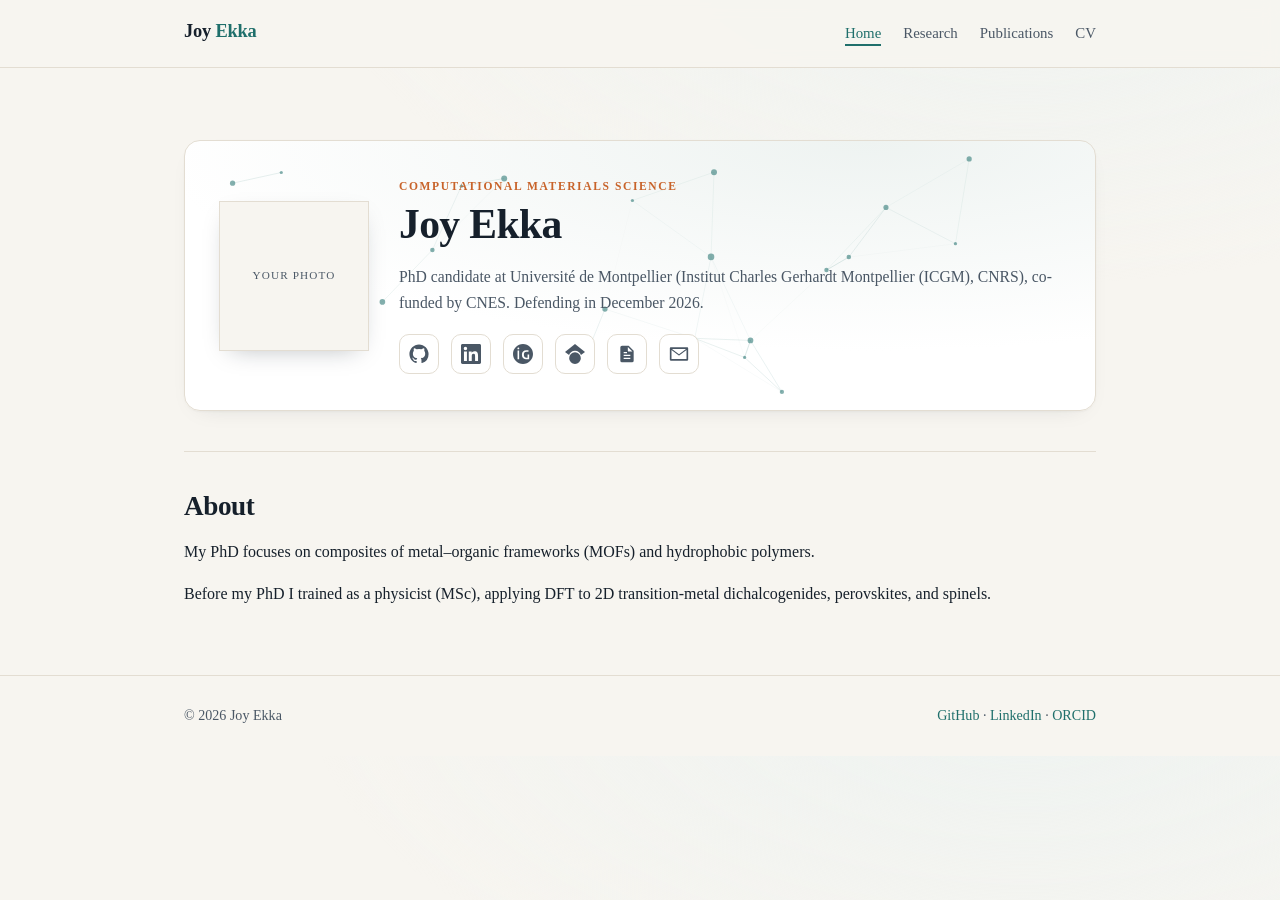
==== index.html @ af1f9beb "Update index.html" ====
<!DOCTYPE html>
<html lang="en">
<head>
  <meta charset="utf-8">
  <meta name="viewport" content="width=device-width, initial-scale=1">
  <title>Joy Ekka — Computational Materials Scientist</title>
  <meta name="description" content="Joy Ekka — PhD candidate in computational materials science. Multi-scale modelling of MOF/polymer composites for VOC capture.">
  <link rel="stylesheet" href="assets/style.css">
  <style>
    /* ---- network hero ---- */
    #hero-net {
      position: relative;
      border-radius: 16px;
      overflow: hidden;
      margin-top: 8px;
      background: radial-gradient(130% 130% at 75% 0%, #eef3f1 0%, var(--card) 60%);
      border: 1px solid var(--line);
      box-shadow: 0 1px 2px rgba(20,32,43,.03), 0 8px 24px -16px rgba(20,32,43,.18);
    }
    #hero-canvas {
      position: absolute; inset: 0; width: 100%; height: 100%;
      display: block; z-index: 0;
    }
    .hero-inner {
      position: relative; z-index: 1;
      display: flex; align-items: center; gap: 30px;
      padding: 36px 34px;
      flex-wrap: wrap;
    }
    .hero-photo {
      width: 150px; height: 150px; object-fit: cover;
      border: 1px solid var(--line);
      box-shadow: 0 8px 24px -12px rgba(20,32,43,.35);
      flex-shrink: 0; background: var(--paper);
    }
    .hero-photo.placeholder {
      display: flex; align-items: center; justify-content: center;
      color: var(--ink-soft); font-family: "Fraunces", Georgia, serif;
      font-size: .7rem; text-transform: uppercase; letter-spacing: .1em; text-align: center;
    }
    .hero-text { flex: 1; min-width: 240px; }
    .hero-text h1 { margin: 4px 0; }
    /* ---- social icon links ---- */
    .sociallinks { display: flex; flex-wrap: wrap; gap: 12px; margin-top: 18px; }
    .sociallinks a {
      display: inline-flex; align-items: center; justify-content: center;
      width: 40px; height: 40px; border-radius: 10px;
      border: 1px solid var(--line); background: var(--card);
      color: var(--ink-soft); text-decoration: none;
      transition: transform .15s ease, border-color .15s ease, color .15s ease, box-shadow .15s ease;
    }
    .sociallinks a:hover {
      transform: translateY(-2px);
      border-color: var(--accent); color: var(--accent);
      box-shadow: 0 6px 16px -10px rgba(20,32,43,.4);
    }
    .sociallinks svg { width: 20px; height: 20px; fill: currentColor; }
    @media (max-width: 560px) {
      .hero-inner { padding: 26px 22px; }
    }
  </style>
</head>
<body>
  <header class="site">
    <nav>
      <a class="brand" href="index.html">Joy <span>Ekka</span></a>
      <ul>
        <li><a class="active" href="index.html">Home</a></li>
        <li><a href="research.html">Research</a></li>
        <li><a href="publications.html">Publications</a></li>
        <li><a href="cv.html">CV</a></li>
      </ul>
    </nav>
  </header>
  <main class="wrap">
    <section class="hero">
      <div id="hero-net">
        <canvas id="hero-canvas"></canvas>
        <div class="hero-inner">
          <img class="hero-photo" src="assets/img/profile.jpg" alt="Joy Ekka"
               onerror="this.outerHTML='&lt;div class=&quot;hero-photo placeholder&quot;&gt;your photo&lt;/div&gt;'">
          <div class="hero-text">
            <p class="eyebrow">Computational Materials Science</p>
            <h1>Joy Ekka</h1>
            <p class="meta">PhD candidate at Université de Montpellier (Institut Charles Gerhardt Montpellier (ICGM), CNRS), co-funded by CNES. Defending in December 2026.</p>
            <div class="sociallinks">
              <a href="https://github.com/joy-ekka" target="_blank" rel="noopener" aria-label="GitHub" title="GitHub">
                <svg viewBox="0 0 24 24"><path d="M12 .5C5.73.5.5 5.73.5 12c0 5.08 3.29 9.39 7.86 10.91.58.11.79-.25.79-.56v-2c-3.2.7-3.88-1.54-3.88-1.54-.53-1.34-1.29-1.7-1.29-1.7-1.05-.72.08-.71.08-.71 1.16.08 1.77 1.19 1.77 1.19 1.03 1.77 2.7 1.26 3.36.96.1-.75.4-1.26.73-1.55-2.55-.29-5.24-1.28-5.24-5.69 0-1.26.45-2.29 1.19-3.1-.12-.29-.52-1.46.11-3.05 0 0 .97-.31 3.18 1.18a11 11 0 0 1 5.8 0c2.2-1.49 3.17-1.18 3.17-1.18.63 1.59.23 2.76.11 3.05.74.81 1.19 1.84 1.19 3.1 0 4.42-2.69 5.39-5.25 5.68.41.36.78 1.07.78 2.16v3.2c0 .31.21.68.8.56A11.51 11.51 0 0 0 23.5 12C23.5 5.73 18.27.5 12 .5z"/></svg>
              </a>
              <a href="https://www.linkedin.com/in/joy-ekka-121bba211" target="_blank" rel="noopener" aria-label="LinkedIn" title="LinkedIn">
                <svg viewBox="0 0 24 24"><path d="M20.45 20.45h-3.56v-5.57c0-1.33-.02-3.04-1.85-3.04-1.85 0-2.13 1.45-2.13 2.94v5.67H9.35V9h3.42v1.56h.05c.48-.9 1.64-1.85 3.37-1.85 3.6 0 4.27 2.37 4.27 5.46v6.28zM5.34 7.43a2.07 2.07 0 1 1 0-4.14 2.07 2.07 0 0 1 0 4.14zM7.12 20.45H3.55V9h3.57v11.45zM22.22 0H1.77C.8 0 0 .78 0 1.74v20.52C0 23.22.8 24 1.77 24h20.45c.98 0 1.78-.78 1.78-1.74V1.74C24 .78 23.2 0 22.22 0z"/></svg>
              </a>
              <a href="https://orcid.org/0000-0002-1903-6658" target="_blank" rel="noopener" aria-label="ORCID" title="ORCID">
                <svg viewBox="0 0 24 24"><path d="M12 0C5.37 0 0 5.37 0 12s5.37 12 12 12 12-5.37 12-12S18.63 0 12 0zM7.37 18.16h-1.9V7.65h1.9v10.51zM6.42 6.37a1.1 1.1 0 1 1 0-2.2 1.1 1.1 0 0 1 0 2.2zm12.16 11.79h-3.27c-3.2 0-4.62-2.3-4.62-5.26 0-3.21 2.05-5.26 5.31-5.26h2.58v1.71h-2.45c-2.34 0-3.06 1.45-3.06 3.55 0 2.28 1.22 3.54 3.16 3.54h1.27v-3.84h1.9v5.81z"/></svg>
              </a>
              <a href="https://scholar.google.com/citations?user=kp460BwAAAAJ&hl=en" target="_blank" rel="noopener" aria-label="Google Scholar" title="Google Scholar">
                <svg viewBox="0 0 24 24"><path d="M12 24a7 7 0 1 1 0-14 7 7 0 0 1 0 14zm0-24L0 9.5l4.84 3.77A8 8 0 0 1 12 8a8 8 0 0 1 7.16 5.27L24 9.5z"/></svg>
              </a>
              <a href="assets/pdf/joy-ekka-cv.pdf" target="_blank" rel="noopener" aria-label="CV (PDF)" title="CV (PDF)">
                <svg viewBox="0 0 24 24"><path d="M14 2H6a2 2 0 0 0-2 2v16a2 2 0 0 0 2 2h12a2 2 0 0 0 2-2V8l-6-6zm-1 1.5L18.5 9H14a1 1 0 0 1-1-1V3.5zM8 13h8v1.5H8V13zm0 3.5h8V18H8v-1.5zM8 9.5h4V11H8V9.5z"/></svg>
              </a>
              <a href="mailto:joy.ekka@example.com" aria-label="Email" title="Email">
                <svg viewBox="0 0 24 24"><path d="M22 4H2a1 1 0 0 0-1 1v14a1 1 0 0 0 1 1h20a1 1 0 0 0 1-1V5a1 1 0 0 0-1-1zm-1.6 2L12 12.27 3.6 6h16.8zM3 18V7.24l8.4 6.27a1 1 0 0 0 1.2 0L21 7.24V18H3z"/></svg>
              </a>
            </div>
          </div>
        </div>
      </div>
    </section>
    <section>
      <h2>About</h2>
      <p class="lead"></p>
      <p>My PhD focuses on composites of metal–organic frameworks (MOFs) and hydrophobic polymers.</p>
      <p>Before my PhD I trained as a physicist (MSc), applying DFT to 2D transition-metal dichalcogenides, perovskites, and spinels. </p>
    </section>

  </main>
  <footer class="site">
    <div class="wrap">
      <span>&copy; 2026 Joy Ekka</span>
      <span>
        <a href="https://github.com/joy-ekka">GitHub</a> &middot;
        <a href="https://www.linkedin.com/in/joy-ekka-121bba211">LinkedIn</a> &middot;
        <a href="https://orcid.org/0000-0002-1903-6658">ORCID</a>
      </span>
    </div>
  </footer>

  <script>
  (function () {
    var canvas = document.getElementById('hero-canvas');
    if (!canvas) return;
    var ctx = canvas.getContext('2d');
    var stage = document.getElementById('hero-net');
    var W, H, dpr, dots = [];
    var ACCENT = '31,111,107';   // teal rgb
    var LINK = 120;              // max distance to draw a line

    function resize() {
      dpr = window.devicePixelRatio || 1;
      W = stage.clientWidth; H = stage.clientHeight;
      canvas.width = W * dpr; canvas.height = H * dpr;
      ctx.setTransform(dpr, 0, 0, dpr, 0, 0);
      build();
    }
    function build() {
      var n = Math.max(18, Math.min(55, Math.round(W * H / 12000)));
      dots = [];
      for (var i = 0; i < n; i++) {
        dots.push({
          x: Math.random() * W, y: Math.random() * H,
          vx: (Math.random() - 0.5) * 0.4,
          vy: (Math.random() - 0.5) * 0.4,
          r: 1.5 + Math.random() * 1.8
        });
      }
    }
    function step() {
      ctx.clearRect(0, 0, W, H);
      for (var i = 0; i < dots.length; i++) {
        var d = dots[i];
        d.x += d.vx; d.y += d.vy;
        if (d.x < 0 || d.x > W) d.vx *= -1;
        if (d.y < 0 || d.y > H) d.vy *= -1;
      }
      for (var a = 0; a < dots.length; a++) {
        for (var b = a + 1; b < dots.length; b++) {
          var dx = dots[a].x - dots[b].x, dy = dots[a].y - dots[b].y;
          var dist = Math.sqrt(dx * dx + dy * dy);
          if (dist < LINK) {
            ctx.strokeStyle = 'rgba(' + ACCENT + ',' + (0.18 * (1 - dist / LINK)) + ')';
            ctx.lineWidth = 1;
            ctx.beginPath();
            ctx.moveTo(dots[a].x, dots[a].y);
            ctx.lineTo(dots[b].x, dots[b].y);
            ctx.stroke();
          }
        }
      }
      for (var k = 0; k < dots.length; k++) {
        ctx.beginPath();
        ctx.fillStyle = 'rgba(' + ACCENT + ',0.55)';
        ctx.arc(dots[k].x, dots[k].y, dots[k].r, 0, Math.PI * 2);
        ctx.fill();
      }
      requestAnimationFrame(step);
    }
    window.addEventListener('resize', resize);
    requestAnimationFrame(function () { resize(); step(); });
  })();
  </script>
</body>
</html>
---- assets/style.css ----
/* ===========================================================
   Joy Ekka — personal site stylesheet
   Edit colors/fonts here once; applies to all pages.
   =========================================================== */

:root {
  --ink:        #16202b;   /* main text            */
  --ink-soft:   #4a5765;   /* secondary text       */
  --paper:      #f7f5f0;   /* page background      */
  --card:       #ffffff;   /* card background      */
  --accent:     #1f6f6b;   /* teal — links/accents */
  --accent-2:   #c8632a;   /* warm copper accent   */
  --line:       #e3ddd2;   /* hairlines/borders    */
  --maxw:       960px;
}

* { box-sizing: border-box; margin: 0; padding: 0; }

html { scroll-behavior: smooth; }

body {
  font-family: "Spectral", Georgia, "Times New Roman", serif;
  color: var(--ink);
  background:
    radial-gradient(1200px 600px at 80% -10%, #eef3f1 0%, transparent 60%),
    var(--paper);
  line-height: 1.65;
  -webkit-font-smoothing: antialiased;
}

/* ---------- layout ---------- */
.wrap { max-width: var(--maxw); margin: 0 auto; padding: 0 24px; }

/* ---------- nav ---------- */
header.site {
  position: sticky; top: 0; z-index: 10;
  backdrop-filter: blur(8px);
  background: rgba(247,245,240,0.85);
  border-bottom: 1px solid var(--line);
}
nav {
  max-width: var(--maxw); margin: 0 auto;
  display: flex; align-items: center; justify-content: space-between;
  padding: 16px 24px;
}
nav .brand {
  font-family: "Fraunces", Georgia, serif;
  font-weight: 600; font-size: 1.15rem; letter-spacing: -0.01em;
  color: var(--ink); text-decoration: none;
}
nav .brand span { color: var(--accent); }
nav ul { list-style: none; display: flex; gap: 22px; }
nav a {
  text-decoration: none; color: var(--ink-soft);
  font-size: 0.93rem; font-family: "Fraunces", Georgia, serif;
  padding-bottom: 3px; border-bottom: 2px solid transparent;
  transition: color .15s, border-color .15s;
}
nav a:hover { color: var(--ink); }
nav a.active { color: var(--accent); border-bottom-color: var(--accent); }

/* ---------- headings ---------- */
h1, h2, h3 { font-family: "Fraunces", Georgia, serif; letter-spacing: -0.015em; line-height: 1.2; }
h1 { font-size: 2.6rem; font-weight: 600; }
h2 { font-size: 1.7rem; font-weight: 600; margin-bottom: .6rem; color: var(--ink); }
h3 { font-size: 1.15rem; font-weight: 600; }

.eyebrow {
  font-family: "Fraunces", Georgia, serif;
  text-transform: uppercase; letter-spacing: .14em;
  font-size: .72rem; color: var(--accent-2); font-weight: 600;
}

a { color: var(--accent); }
a:hover { color: var(--accent-2); }

/* ---------- hero ---------- */
.hero { padding: 64px 0 40px; }
.hero h1 { margin-bottom: .4rem; }
.hero .tagline { font-size: 1.25rem; color: var(--ink-soft); max-width: 640px; }
.hero .meta { margin-top: 14px; color: var(--ink-soft); font-size: .98rem; }

/* ---------- sections ---------- */
section { padding: 38px 0; border-top: 1px solid var(--line); }
section:first-of-type { border-top: none; }
.lead { font-size: 1.08rem; color: var(--ink-soft); max-width: 680px; }
p + p { margin-top: 1rem; }

/* ---------- links row ---------- */
.links { display: flex; flex-wrap: wrap; gap: 12px; margin-top: 22px; }
.links a {
  display: inline-flex; align-items: center; gap: 7px;
  padding: 9px 16px; border: 1px solid var(--line); border-radius: 999px;
  background: var(--card); color: var(--ink);
  text-decoration: none; font-size: .9rem; font-family: "Fraunces", Georgia, serif;
  transition: border-color .15s, transform .15s, color .15s;
}
.links a:hover { border-color: var(--accent); color: var(--accent); transform: translateY(-1px); }

/* ---------- cards ---------- */
.card {
  background: var(--card); border: 1px solid var(--line);
  border-radius: 14px; padding: 24px 26px; margin-top: 18px;
  box-shadow: 0 1px 2px rgba(20,32,43,.03), 0 8px 24px -16px rgba(20,32,43,.18);
  transition: transform .18s ease, box-shadow .18s ease, border-color .18s ease;
}
.card:hover {
  transform: translateY(-3px);
  border-color: var(--accent);
  box-shadow: 0 2px 4px rgba(20,32,43,.04), 0 16px 36px -18px rgba(20,32,43,.28);
}
.card h3 { margin-bottom: .35rem; }
.card .sub { color: var(--accent-2); font-size: .85rem; font-family: "Fraunces", Georgia, serif; text-transform: uppercase; letter-spacing: .08em; }
.card p { color: var(--ink-soft); margin-top: .5rem; }

.tag {
  display: inline-block; font-size: .76rem; color: var(--ink-soft);
  border: 1px solid var(--line); border-radius: 6px;
  padding: 2px 9px; margin: 6px 6px 0 0; background: var(--paper);
  font-family: "Fraunces", Georgia, serif;
}

/* ---------- publications ---------- */
.pub {
  padding: 18px 16px; border-bottom: 1px solid var(--line);
  border-radius: 10px;
  transition: transform .18s ease, background .18s ease;
}
.pub:hover { transform: translateY(-2px); background: var(--card); }
.pub:last-child { border-bottom: none; }
.pub .title { font-weight: 600; }
.pub .authors { color: var(--ink-soft); font-size: .95rem; }
.pub .venue { color: var(--accent-2); font-style: italic; font-size: .95rem; }
.pub b.me { color: var(--ink); }

/* ---------- cv ---------- */
.cv-row {
  display: grid; grid-template-columns: 130px 1fr; gap: 18px;
  padding: 14px 16px; border-bottom: 1px solid var(--line);
  border-radius: 10px;
  transition: transform .18s ease, background .18s ease;
}
.cv-row:hover { transform: translateY(-2px); background: var(--card); }
.cv-row:last-child { border-bottom: none; }
.cv-row .when { color: var(--accent-2); font-family: "Fraunces", Georgia, serif; font-size: .9rem; }
.cv-row .what h3 { font-size: 1.05rem; }
.cv-row .what .where { color: var(--ink-soft); font-size: .92rem; }
.cv-row .what p { color: var(--ink-soft); margin-top: .3rem; font-size: .96rem; }

/* ---------- footer ---------- */
footer.site {
  border-top: 1px solid var(--line); margin-top: 30px;
  padding: 28px 0; color: var(--ink-soft); font-size: .88rem;
}
footer.site .wrap { display: flex; justify-content: space-between; flex-wrap: wrap; gap: 10px; }
footer.site a { text-decoration: none; }

/* ---------- responsive ---------- */
@media (max-width: 620px) {
  h1 { font-size: 2rem; }
  nav { flex-direction: column; gap: 10px; align-items: flex-start; }
  nav ul { gap: 16px; flex-wrap: wrap; }
  .cv-row { grid-template-columns: 1fr; gap: 4px; }
}

/* ---------- respect reduced-motion preference ---------- */
@media (prefers-reduced-motion: reduce) {
  .card, .pub, .cv-row, .links a { transition: none; }
  .card:hover, .pub:hover, .cv-row:hover, .links a:hover { transform: none; }
}

/* google fonts */
@import url('https://fonts.googleapis.com/css2?family=Fraunces:opsz,wght@9..144,500;9..144,600&family=Spectral:wght@400;500&display=swap');
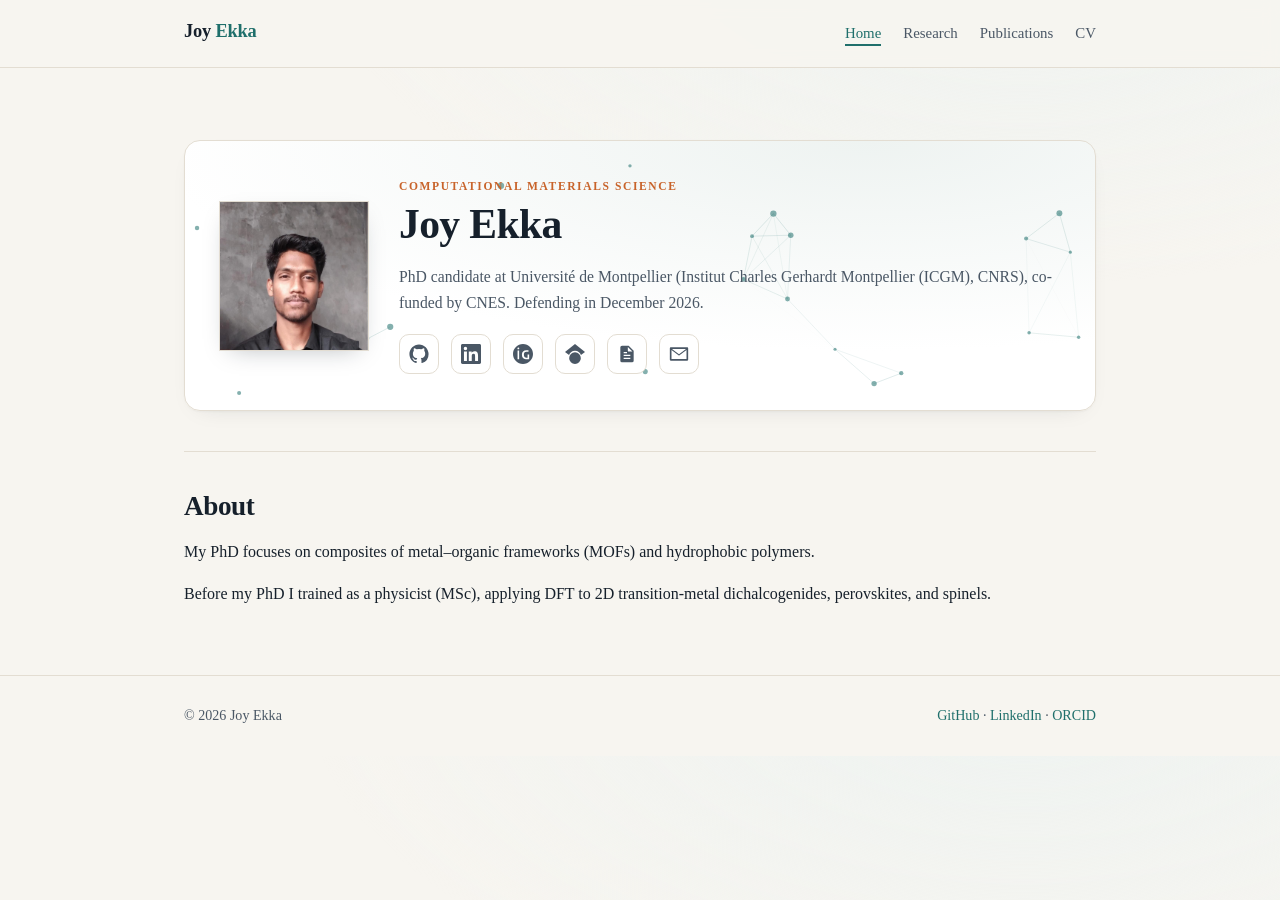
==== commit 7f302867: "Update index.html" ====
--- a/index.html
+++ b/index.html
@@ -99,7 +99,7 @@
               <a href="assets/pdf/joy-ekka-cv.pdf" target="_blank" rel="noopener" aria-label="CV (PDF)" title="CV (PDF)">
                 <svg viewBox="0 0 24 24"><path d="M14 2H6a2 2 0 0 0-2 2v16a2 2 0 0 0 2 2h12a2 2 0 0 0 2-2V8l-6-6zm-1 1.5L18.5 9H14a1 1 0 0 1-1-1V3.5zM8 13h8v1.5H8V13zm0 3.5h8V18H8v-1.5zM8 9.5h4V11H8V9.5z"/></svg>
               </a>
-              <a href="mailto:joy.ekka@example.com" aria-label="Email" title="Email">
+              <a href="mailto:joyekka.tcmp@gmail.com" aria-label="Email" title="Email">
                 <svg viewBox="0 0 24 24"><path d="M22 4H2a1 1 0 0 0-1 1v14a1 1 0 0 0 1 1h20a1 1 0 0 0 1-1V5a1 1 0 0 0-1-1zm-1.6 2L12 12.27 3.6 6h16.8zM3 18V7.24l8.4 6.27a1 1 0 0 0 1.2 0L21 7.24V18H3z"/></svg>
               </a>
             </div>
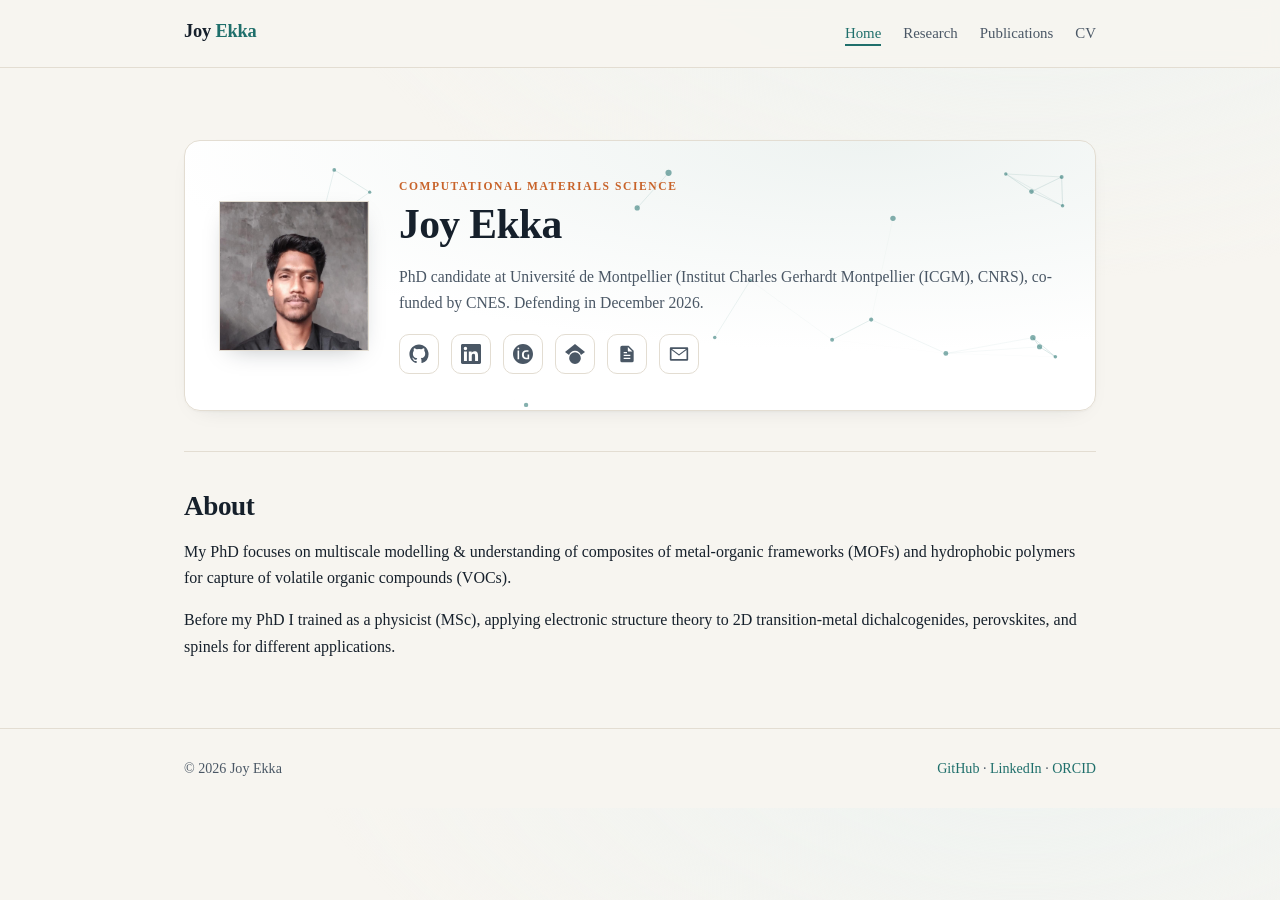
==== commit 2dcd7a89: "Update index.html" ====
--- a/index.html
+++ b/index.html
@@ -110,8 +110,8 @@
     <section>
       <h2>About</h2>
       <p class="lead"></p>
-      <p>My PhD focuses on composites of metal–organic frameworks (MOFs) and hydrophobic polymers.</p>
-      <p>Before my PhD I trained as a physicist (MSc), applying DFT to 2D transition-metal dichalcogenides, perovskites, and spinels. </p>
+      <p>My PhD focuses on multiscale modelling & understanding of composites of metal-organic frameworks (MOFs) and hydrophobic polymers for capture of volatile organic compounds (VOCs).</p>
+      <p>Before my PhD I trained as a physicist (MSc), applying electronic structure theory to 2D transition-metal dichalcogenides, perovskites, and spinels for different applications. </p>
     </section>
 
   </main>
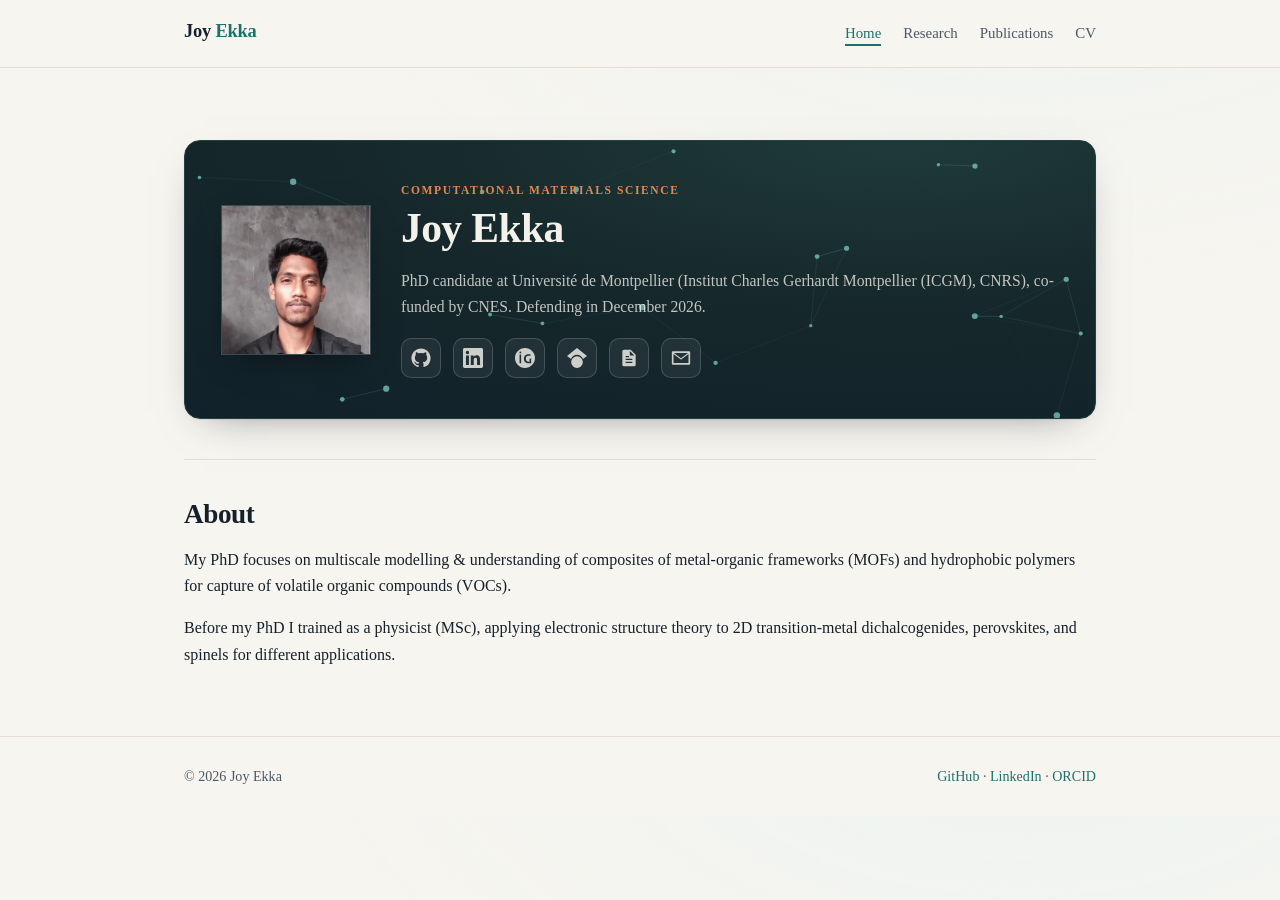
==== commit f6efca87: "Update index.html" ====
--- a/index.html
+++ b/index.html
@@ -13,9 +13,10 @@
       border-radius: 16px;
       overflow: hidden;
       margin-top: 8px;
-      background: radial-gradient(130% 130% at 75% 0%, #eef3f1 0%, var(--card) 60%);
-      border: 1px solid var(--line);
-      box-shadow: 0 1px 2px rgba(20,32,43,.03), 0 8px 24px -16px rgba(20,32,43,.18);
+      background:
+        radial-gradient(130% 130% at 78% 0%, #1f3a3a 0%, #16282b 45%, #11202a 100%);
+      border: 1px solid #24403f;
+      box-shadow: 0 1px 2px rgba(20,32,43,.06), 0 14px 40px -22px rgba(20,32,43,.55);
     }
     #hero-canvas {
       position: absolute; inset: 0; width: 100%; height: 100%;
@@ -24,39 +25,42 @@
     .hero-inner {
       position: relative; z-index: 1;
       display: flex; align-items: center; gap: 30px;
-      padding: 36px 34px;
+      padding: 40px 36px;
       flex-wrap: wrap;
-    }
+      pointer-events: none;          /* let the canvas catch the mouse behind the text */
+    }
+    .hero-inner a, .hero-photo { pointer-events: auto; }  /* but keep links/photo clickable */
     .hero-photo {
       width: 150px; height: 150px; object-fit: cover;
-      border: 1px solid var(--line);
-      box-shadow: 0 8px 24px -12px rgba(20,32,43,.35);
-      flex-shrink: 0; background: var(--paper);
+      border: 1px solid rgba(255,255,255,.14);
+      box-shadow: 0 10px 30px -12px rgba(0,0,0,.6);
+      flex-shrink: 0; background: #1c2f31;
     }
     .hero-photo.placeholder {
       display: flex; align-items: center; justify-content: center;
-      color: var(--ink-soft); font-family: "Fraunces", Georgia, serif;
+      color: rgba(255,255,255,.45); font-family: "Fraunces", Georgia, serif;
       font-size: .7rem; text-transform: uppercase; letter-spacing: .1em; text-align: center;
     }
     .hero-text { flex: 1; min-width: 240px; }
-    .hero-text h1 { margin: 4px 0; }
+    .hero-text h1 { margin: 4px 0; color: #f4f1ea; }
+    .hero-text .eyebrow { color: #e0894f; }
+    .hero-text .meta { color: rgba(244,241,234,.78); }
     /* ---- social icon links ---- */
     .sociallinks { display: flex; flex-wrap: wrap; gap: 12px; margin-top: 18px; }
     .sociallinks a {
       display: inline-flex; align-items: center; justify-content: center;
       width: 40px; height: 40px; border-radius: 10px;
-      border: 1px solid var(--line); background: var(--card);
-      color: var(--ink-soft); text-decoration: none;
-      transition: transform .15s ease, border-color .15s ease, color .15s ease, box-shadow .15s ease;
+      border: 1px solid rgba(255,255,255,.16); background: rgba(255,255,255,.06);
+      color: rgba(244,241,234,.82); text-decoration: none;
+      transition: transform .15s ease, border-color .15s ease, color .15s ease, background .15s ease;
     }
     .sociallinks a:hover {
       transform: translateY(-2px);
-      border-color: var(--accent); color: var(--accent);
-      box-shadow: 0 6px 16px -10px rgba(20,32,43,.4);
+      border-color: #4fb3ab; color: #7fd6cf; background: rgba(255,255,255,.12);
     }
     .sociallinks svg { width: 20px; height: 20px; fill: currentColor; }
     @media (max-width: 560px) {
-      .hero-inner { padding: 26px 22px; }
+      .hero-inner { padding: 28px 22px; }
     }
   </style>
 </head>
@@ -110,7 +114,7 @@
     <section>
       <h2>About</h2>
       <p class="lead"></p>
-      <p>My PhD focuses on multiscale modelling & understanding of composites of metal-organic frameworks (MOFs) and hydrophobic polymers for capture of volatile organic compounds (VOCs).</p>
+      <p>My PhD focuses on multiscale modelling &amp; understanding of composites of metal-organic frameworks (MOFs) and hydrophobic polymers for capture of volatile organic compounds (VOCs).</p>
       <p>Before my PhD I trained as a physicist (MSc), applying electronic structure theory to 2D transition-metal dichalcogenides, perovskites, and spinels for different applications. </p>
     </section>
 
@@ -133,8 +137,10 @@
     var ctx = canvas.getContext('2d');
     var stage = document.getElementById('hero-net');
     var W, H, dpr, dots = [];
-    var ACCENT = '31,111,107';   // teal rgb
-    var LINK = 120;              // max distance to draw a line
+    var DOT = '127,214,207';   // light teal dot/line on dark bg
+    var LINK = 130;            // max distance to draw a line
+    var REPEL = 110;           // cursor influence radius
+    var mouse = { x: -9999, y: -9999 };
 
     function resize() {
       dpr = window.devicePixelRatio || 1;
@@ -144,7 +150,7 @@
       build();
     }
     function build() {
-      var n = Math.max(18, Math.min(55, Math.round(W * H / 12000)));
+      var n = Math.max(18, Math.min(60, Math.round(W * H / 11000)));
       dots = [];
       for (var i = 0; i < n; i++) {
         dots.push({
@@ -155,20 +161,45 @@
         });
       }
     }
+
+    stage.addEventListener('mousemove', function (e) {
+      var rect = stage.getBoundingClientRect();
+      mouse.x = e.clientX - rect.left;
+      mouse.y = e.clientY - rect.top;
+    });
+    stage.addEventListener('mouseleave', function () {
+      mouse.x = -9999; mouse.y = -9999;
+    });
+
     function step() {
       ctx.clearRect(0, 0, W, H);
       for (var i = 0; i < dots.length; i++) {
         var d = dots[i];
+
+        var mdx = d.x - mouse.x, mdy = d.y - mouse.y;
+        var md = Math.sqrt(mdx * mdx + mdy * mdy);
+        if (md < REPEL && md > 0.01) {
+          var f = (1 - md / REPEL) * 1.6;
+          d.vx += (mdx / md) * f;
+          d.vy += (mdy / md) * f;
+        }
+
+        d.vx *= 0.96; d.vy *= 0.96;
+        if (Math.abs(d.vx) < 0.05) d.vx += (Math.random() - 0.5) * 0.1;
+        if (Math.abs(d.vy) < 0.05) d.vy += (Math.random() - 0.5) * 0.1;
+
         d.x += d.vx; d.y += d.vy;
-        if (d.x < 0 || d.x > W) d.vx *= -1;
-        if (d.y < 0 || d.y > H) d.vy *= -1;
+        if (d.x < 0) { d.x = 0; d.vx *= -1; }
+        if (d.x > W) { d.x = W; d.vx *= -1; }
+        if (d.y < 0) { d.y = 0; d.vy *= -1; }
+        if (d.y > H) { d.y = H; d.vy *= -1; }
       }
       for (var a = 0; a < dots.length; a++) {
         for (var b = a + 1; b < dots.length; b++) {
           var dx = dots[a].x - dots[b].x, dy = dots[a].y - dots[b].y;
           var dist = Math.sqrt(dx * dx + dy * dy);
           if (dist < LINK) {
-            ctx.strokeStyle = 'rgba(' + ACCENT + ',' + (0.18 * (1 - dist / LINK)) + ')';
+            ctx.strokeStyle = 'rgba(' + DOT + ',' + (0.22 * (1 - dist / LINK)) + ')';
             ctx.lineWidth = 1;
             ctx.beginPath();
             ctx.moveTo(dots[a].x, dots[a].y);
@@ -179,7 +210,7 @@
       }
       for (var k = 0; k < dots.length; k++) {
         ctx.beginPath();
-        ctx.fillStyle = 'rgba(' + ACCENT + ',0.55)';
+        ctx.fillStyle = 'rgba(' + DOT + ',0.7)';
         ctx.arc(dots[k].x, dots[k].y, dots[k].r, 0, Math.PI * 2);
         ctx.fill();
       }
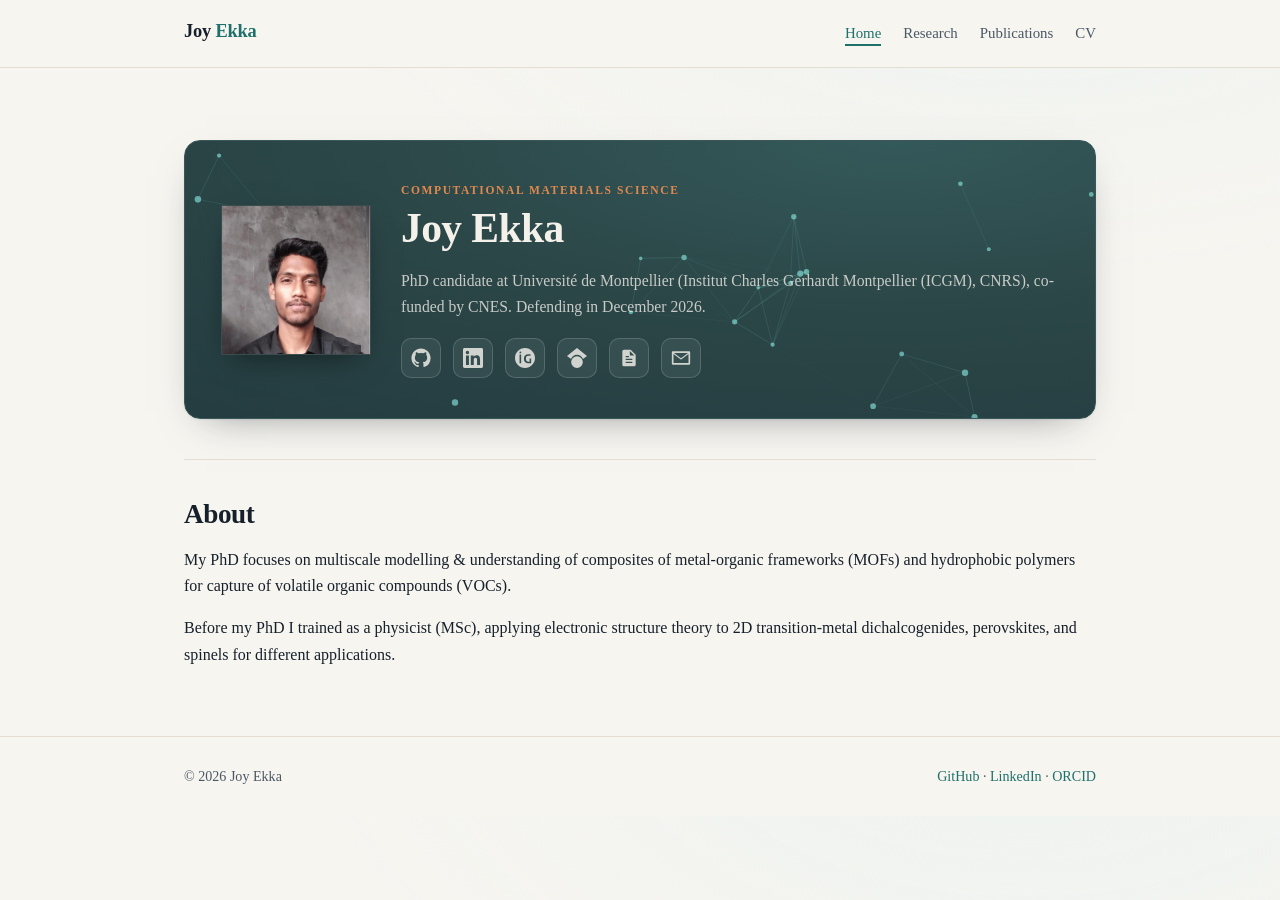
==== commit bcd9f2e3: "Update index.html" ====
--- a/index.html
+++ b/index.html
@@ -14,8 +14,8 @@
       overflow: hidden;
       margin-top: 8px;
       background:
-        radial-gradient(130% 130% at 78% 0%, #1f3a3a 0%, #16282b 45%, #11202a 100%);
-      border: 1px solid #24403f;
+        radial-gradient(130% 130% at 78% 0%, #34595a 0%, #2c4748 45%, #243c40 100%);
+      border: 1px solid #3a5859;
       box-shadow: 0 1px 2px rgba(20,32,43,.06), 0 14px 40px -22px rgba(20,32,43,.55);
     }
     #hero-canvas {
@@ -132,6 +132,7 @@
 
   <script>
   (function () {
+    var DOT = '168,232,226';
     var canvas = document.getElementById('hero-canvas');
     if (!canvas) return;
     var ctx = canvas.getContext('2d');
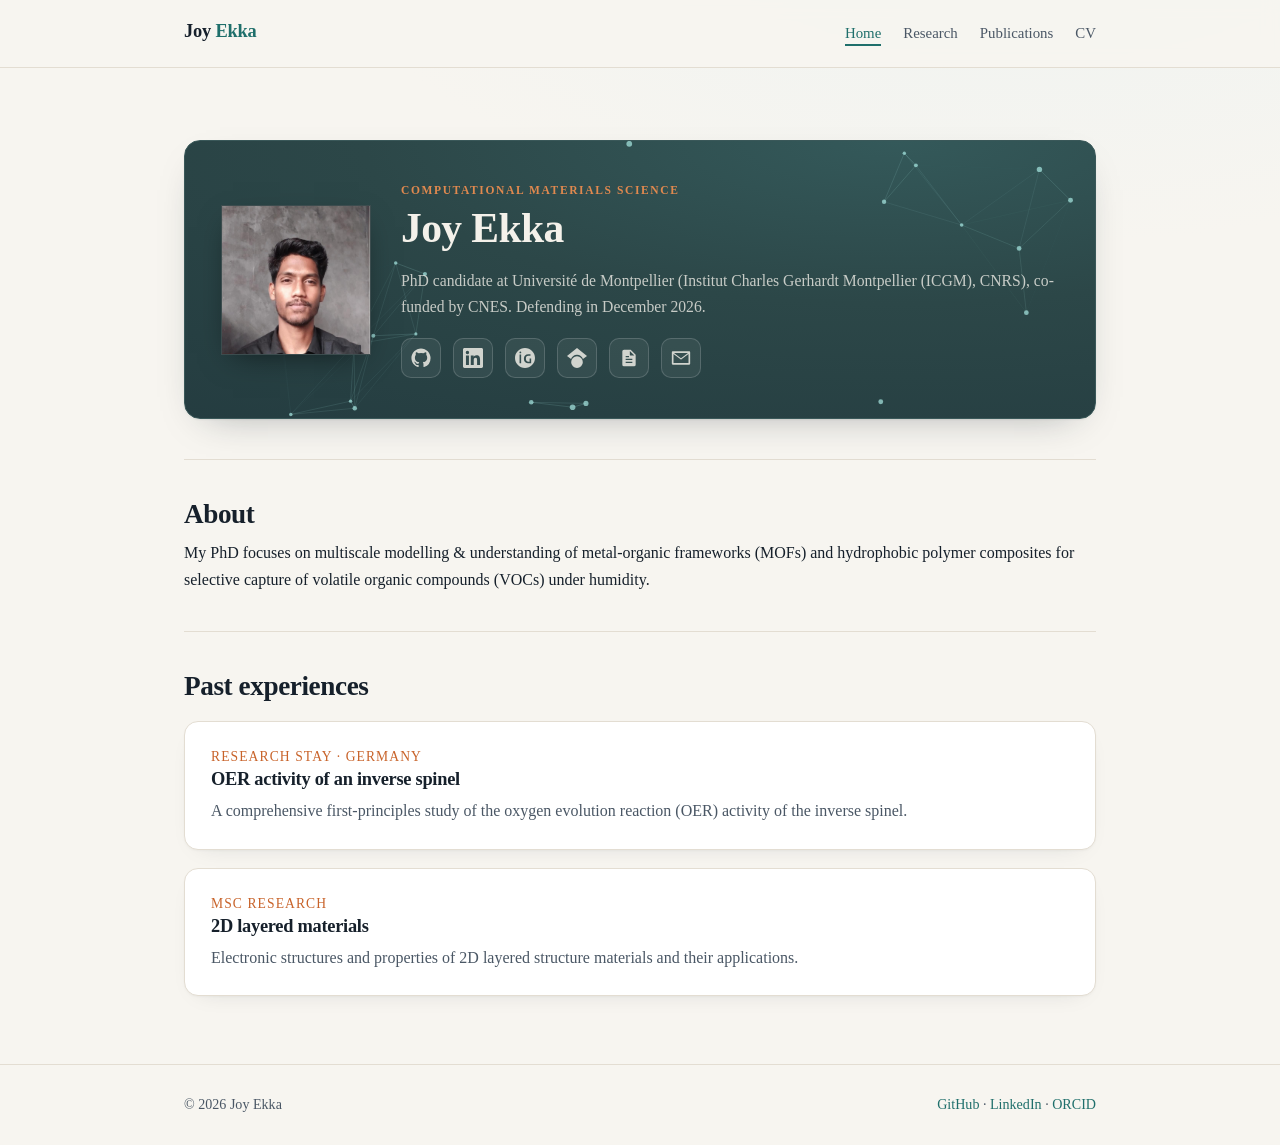
==== commit fd81584b: "Update index.html" ====
--- a/index.html
+++ b/index.html
@@ -16,7 +16,7 @@
       background:
         radial-gradient(130% 130% at 78% 0%, #34595a 0%, #2c4748 45%, #243c40 100%);
       border: 1px solid #3a5859;
-      box-shadow: 0 1px 2px rgba(20,32,43,.06), 0 14px 40px -22px rgba(20,32,43,.55);
+      box-shadow: 0 1px 2px rgba(20,32,43,.06), 0 14px 40px -22px rgba(20,32,43,.4);
     }
     #hero-canvas {
       position: absolute; inset: 0; width: 100%; height: 100%;
@@ -113,9 +113,21 @@
     </section>
     <section>
       <h2>About</h2>
-      <p class="lead"></p>
-      <p>My PhD focuses on multiscale modelling &amp; understanding of composites of metal-organic frameworks (MOFs) and hydrophobic polymers for capture of volatile organic compounds (VOCs).</p>
-      <p>Before my PhD I trained as a physicist (MSc), applying electronic structure theory to 2D transition-metal dichalcogenides, perovskites, and spinels for different applications. </p>
+      <p>My PhD focuses on multiscale modelling &amp; understanding of metal-organic frameworks (MOFs) and hydrophobic polymer composites for selective capture of volatile organic compounds (VOCs) under humidity.</p>
+    </section>
+
+    <section>
+      <h2>Past experiences</h2>
+      <div class="card">
+        <div class="sub">Research stay · Germany</div>
+        <h3>OER activity of an inverse spinel</h3>
+        <p>A comprehensive first-principles study of the oxygen evolution reaction (OER) activity of the inverse spinel.</p>
+      </div>
+      <div class="card">
+        <div class="sub">MSc research</div>
+        <h3>2D layered materials</h3>
+        <p>Electronic structures and properties of 2D layered structure materials and their applications.</p>
+      </div>
     </section>
 
   </main>
@@ -132,13 +144,12 @@
 
   <script>
   (function () {
-    var DOT = '168,232,226';
     var canvas = document.getElementById('hero-canvas');
     if (!canvas) return;
     var ctx = canvas.getContext('2d');
     var stage = document.getElementById('hero-net');
     var W, H, dpr, dots = [];
-    var DOT = '127,214,207';   // light teal dot/line on dark bg
+    var DOT = '168,232,226';   // light teal dot/line on muted bg
     var LINK = 130;            // max distance to draw a line
     var REPEL = 110;           // cursor influence radius
     var mouse = { x: -9999, y: -9999 };
@@ -163,6 +174,7 @@
       }
     }
 
+    // track cursor over the whole panel
     stage.addEventListener('mousemove', function (e) {
       var rect = stage.getBoundingClientRect();
       mouse.x = e.clientX - rect.left;
@@ -177,6 +189,7 @@
       for (var i = 0; i < dots.length; i++) {
         var d = dots[i];
 
+        // repel from cursor
         var mdx = d.x - mouse.x, mdy = d.y - mouse.y;
         var md = Math.sqrt(mdx * mdx + mdy * mdy);
         if (md < REPEL && md > 0.01) {
@@ -185,7 +198,8 @@
           d.vy += (mdy / md) * f;
         }
 
-        d.vx *= 0.96; d.vy *= 0.96;
+        d.vx *= 0.96; d.vy *= 0.96;        // friction so they settle
+        // keep a gentle minimum drift
         if (Math.abs(d.vx) < 0.05) d.vx += (Math.random() - 0.5) * 0.1;
         if (Math.abs(d.vy) < 0.05) d.vy += (Math.random() - 0.5) * 0.1;
 
@@ -195,6 +209,7 @@
         if (d.y < 0) { d.y = 0; d.vy *= -1; }
         if (d.y > H) { d.y = H; d.vy *= -1; }
       }
+      // lines
       for (var a = 0; a < dots.length; a++) {
         for (var b = a + 1; b < dots.length; b++) {
           var dx = dots[a].x - dots[b].x, dy = dots[a].y - dots[b].y;
@@ -209,6 +224,7 @@
           }
         }
       }
+      // dots
       for (var k = 0; k < dots.length; k++) {
         ctx.beginPath();
         ctx.fillStyle = 'rgba(' + DOT + ',0.7)';
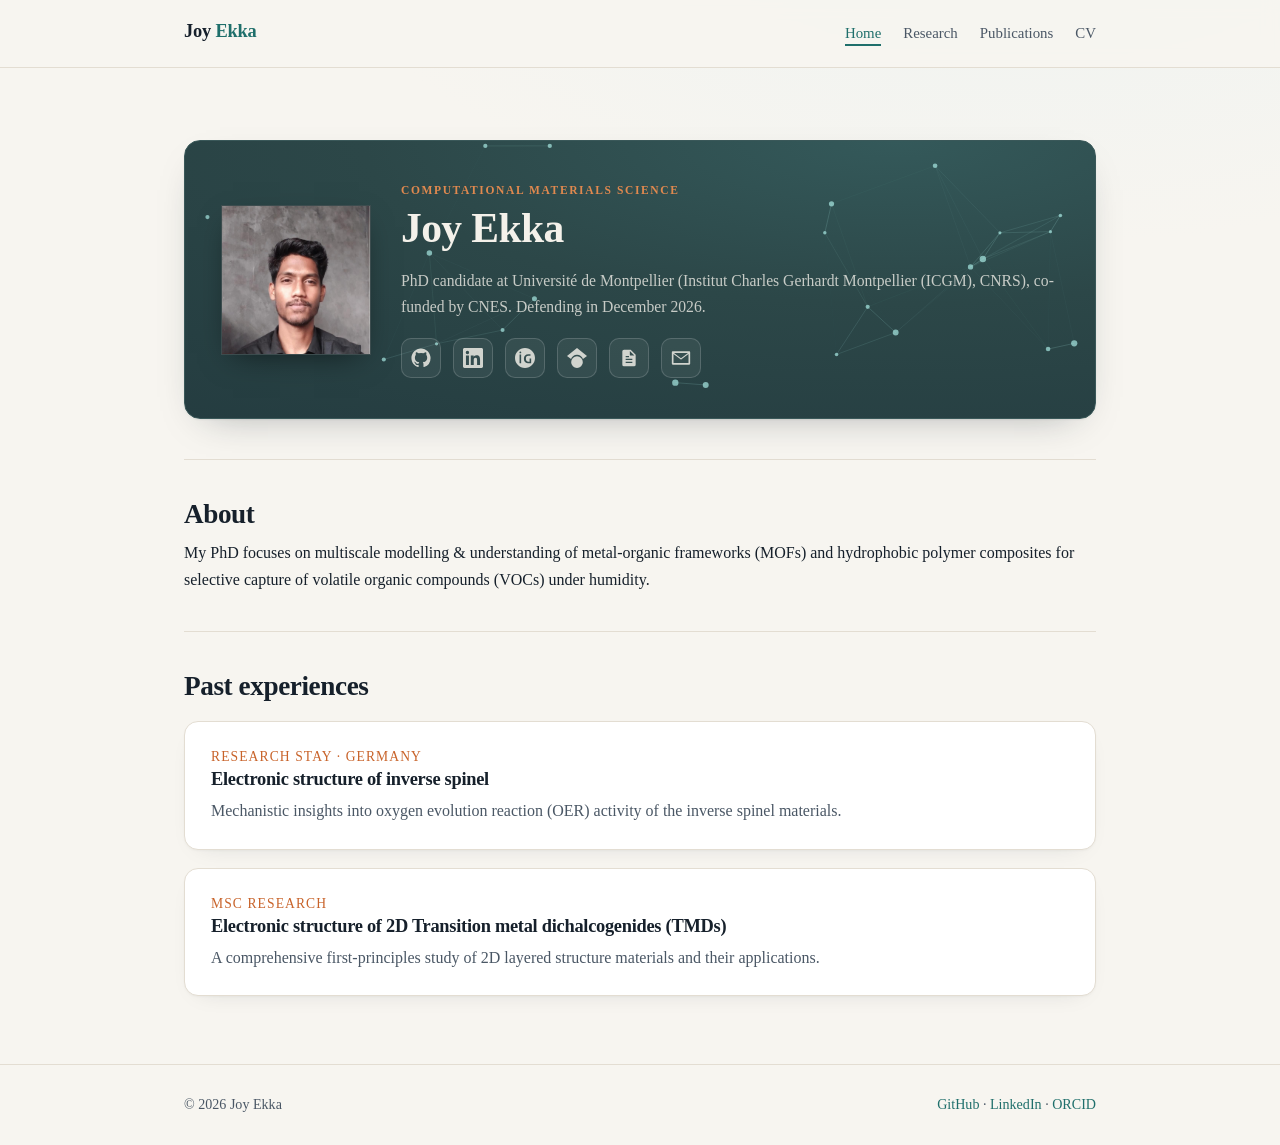
==== commit 75345f6a: "Update index.html" ====
--- a/index.html
+++ b/index.html
@@ -120,13 +120,13 @@
       <h2>Past experiences</h2>
       <div class="card">
         <div class="sub">Research stay · Germany</div>
-        <h3>OER activity of an inverse spinel</h3>
-        <p>A comprehensive first-principles study of the oxygen evolution reaction (OER) activity of the inverse spinel.</p>
+        <h3>Electronic structure of inverse spinel</h3>
+        <p> Mechanistic insights into oxygen evolution reaction (OER) activity of the inverse spinel materials.</p>
       </div>
       <div class="card">
         <div class="sub">MSc research</div>
-        <h3>2D layered materials</h3>
-        <p>Electronic structures and properties of 2D layered structure materials and their applications.</p>
+        <h3>Electronic structure of 2D Transition metal dichalcogenides (TMDs)</h3>
+        <p>A comprehensive first-principles study of 2D layered structure materials and their applications.</p>
       </div>
     </section>
 
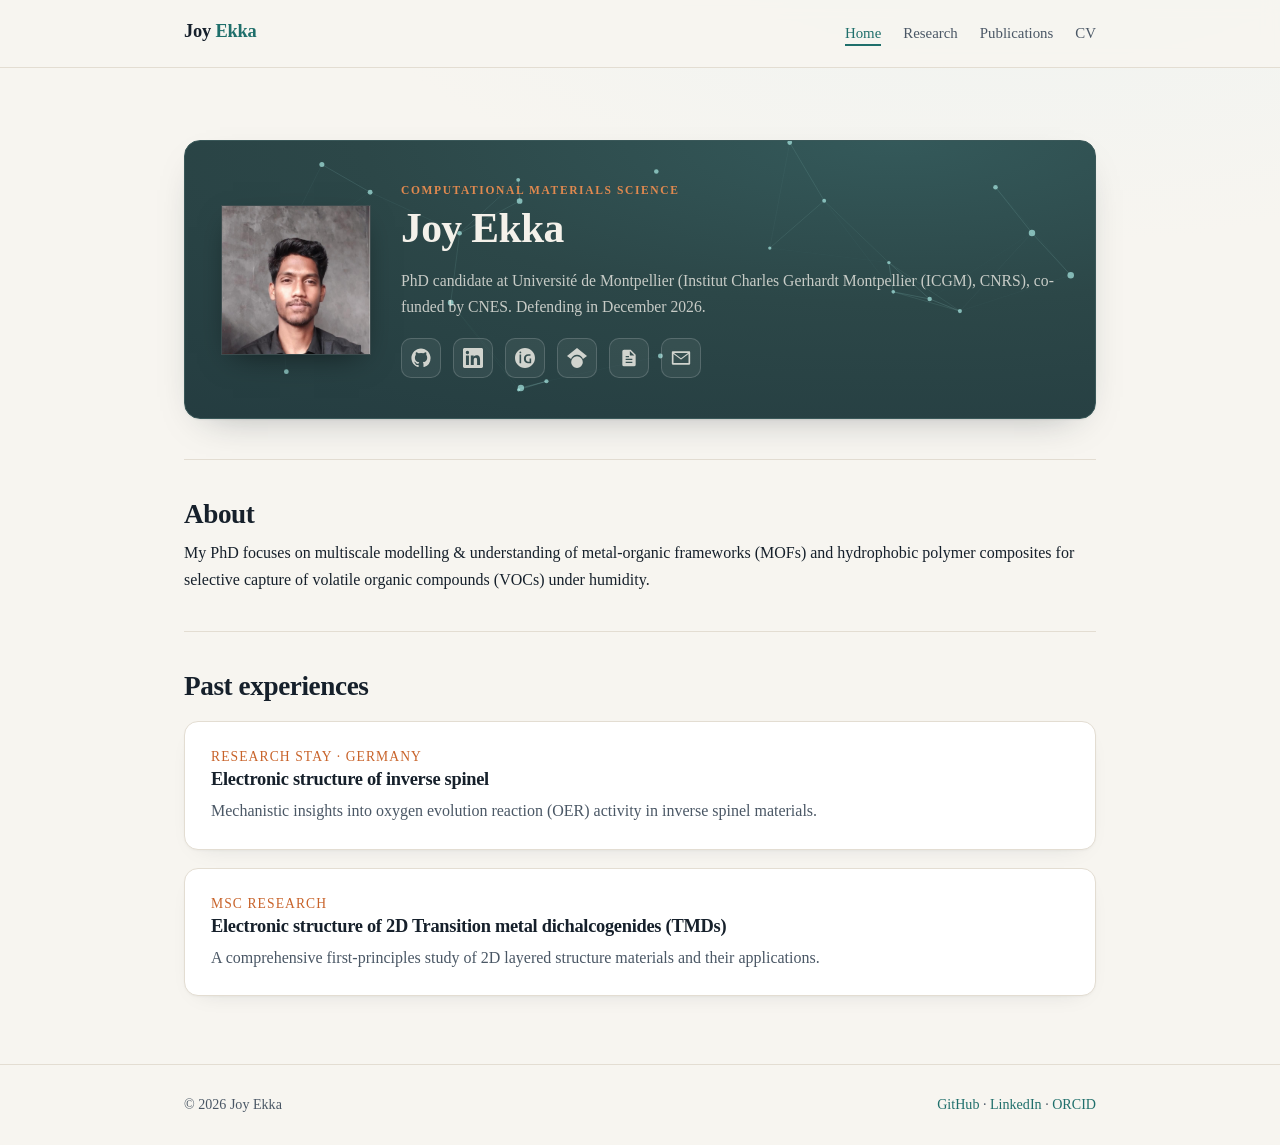
==== commit 8404d414: "Update index.html" ====
--- a/index.html
+++ b/index.html
@@ -121,7 +121,7 @@
       <div class="card">
         <div class="sub">Research stay · Germany</div>
         <h3>Electronic structure of inverse spinel</h3>
-        <p> Mechanistic insights into oxygen evolution reaction (OER) activity of the inverse spinel materials.</p>
+        <p> Mechanistic insights into oxygen evolution reaction (OER) activity in inverse spinel materials.</p>
       </div>
       <div class="card">
         <div class="sub">MSc research</div>
